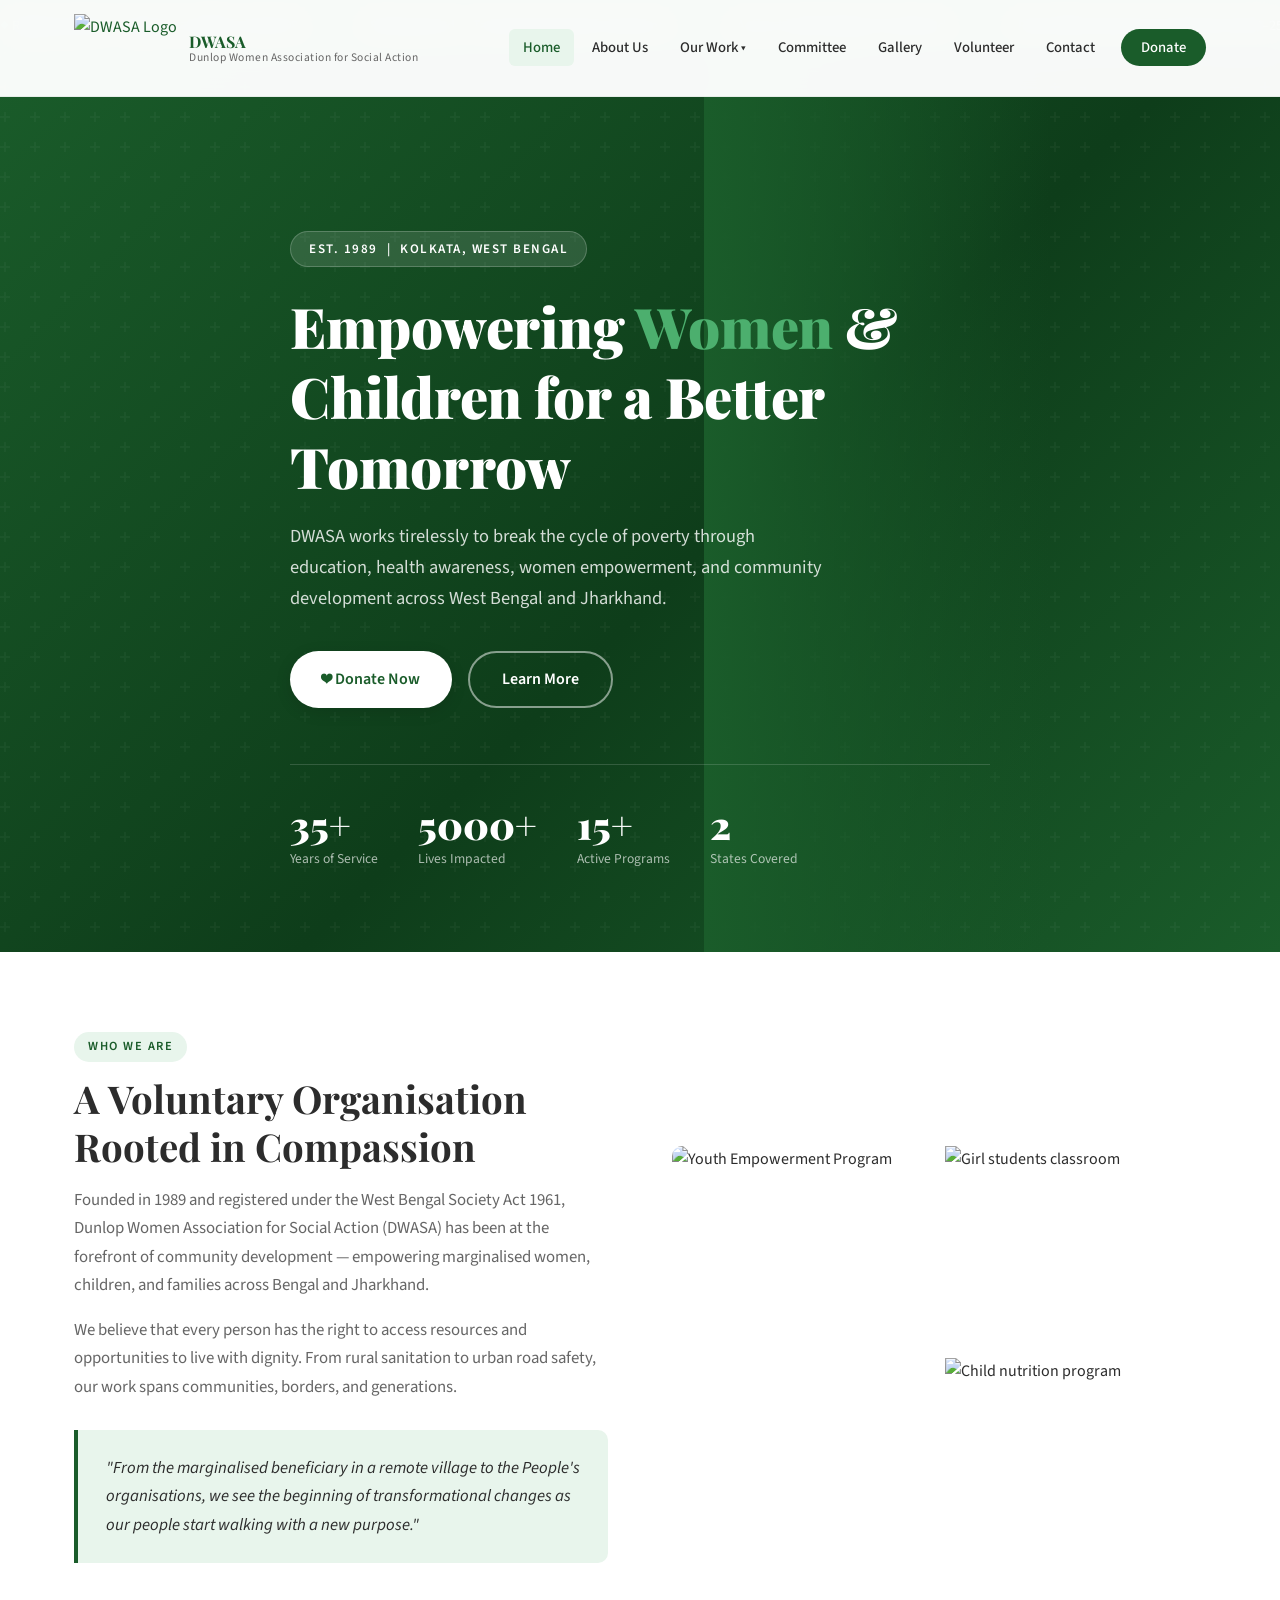
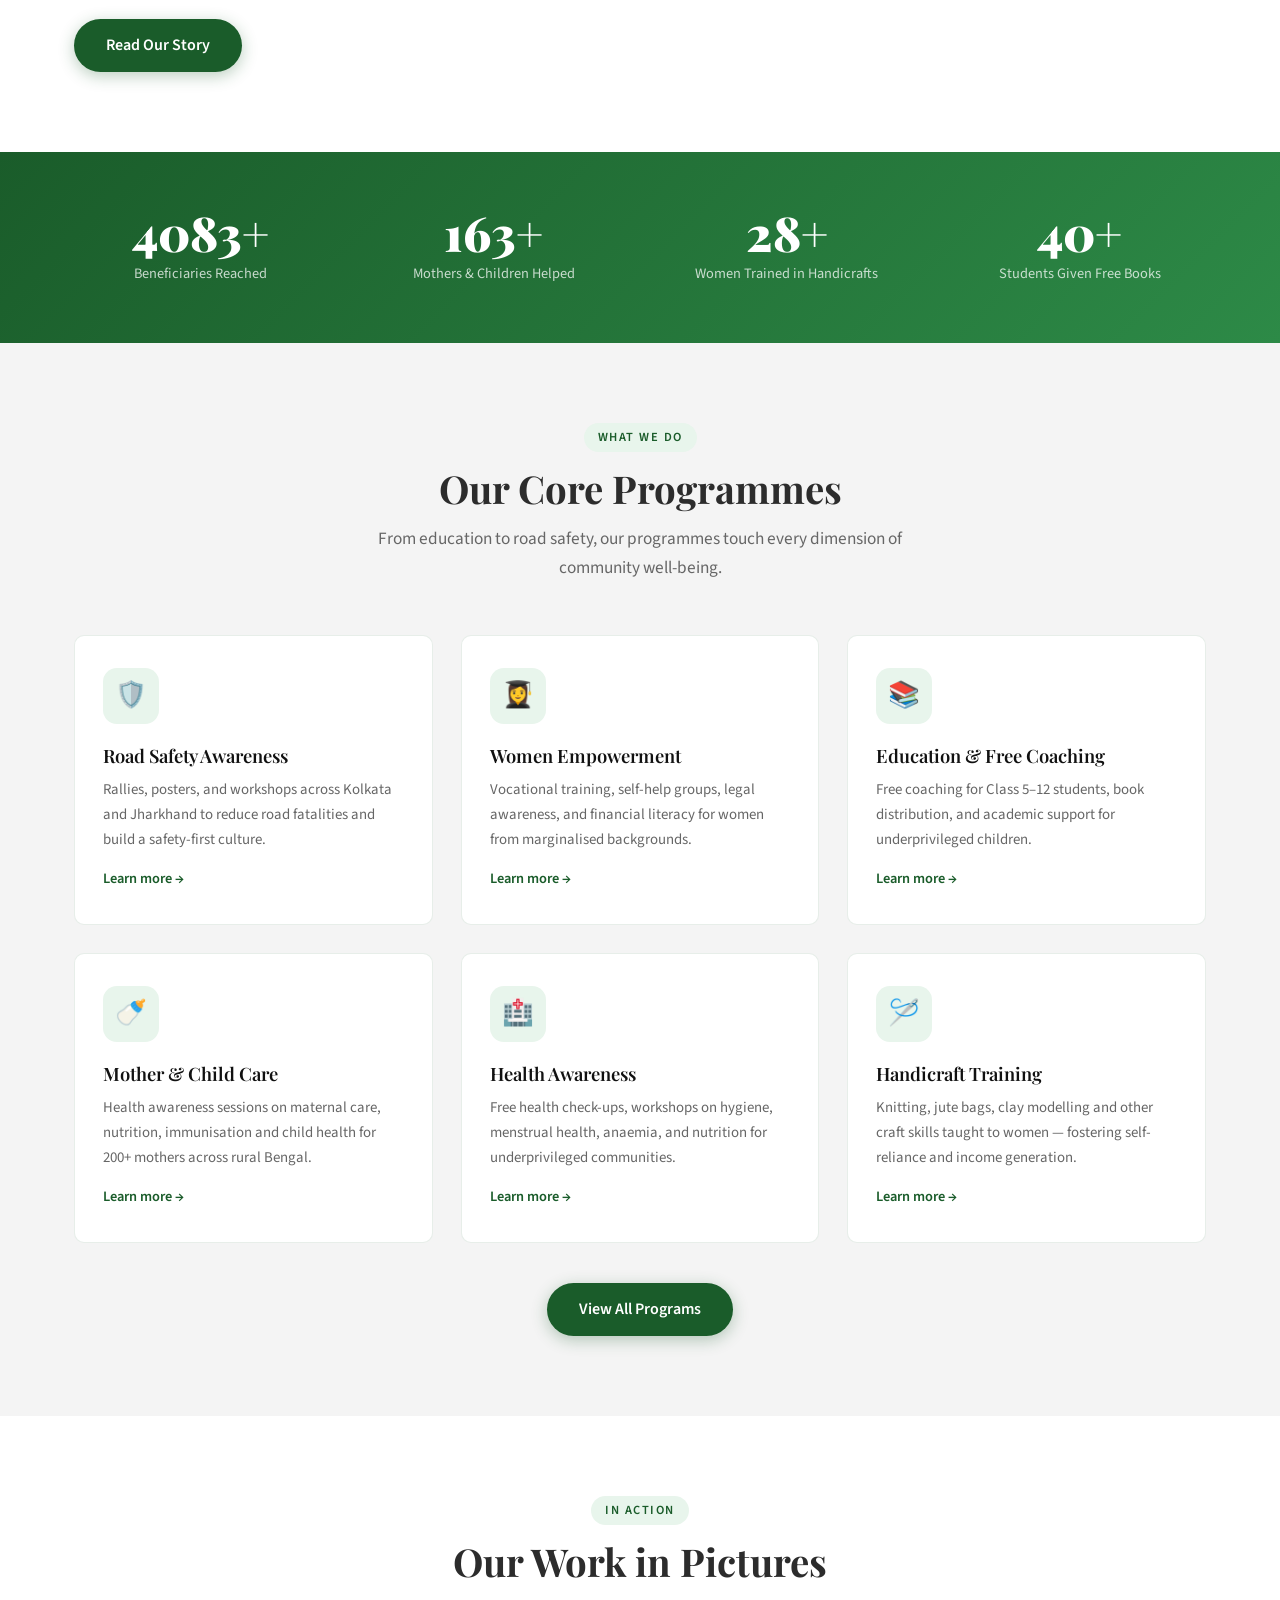
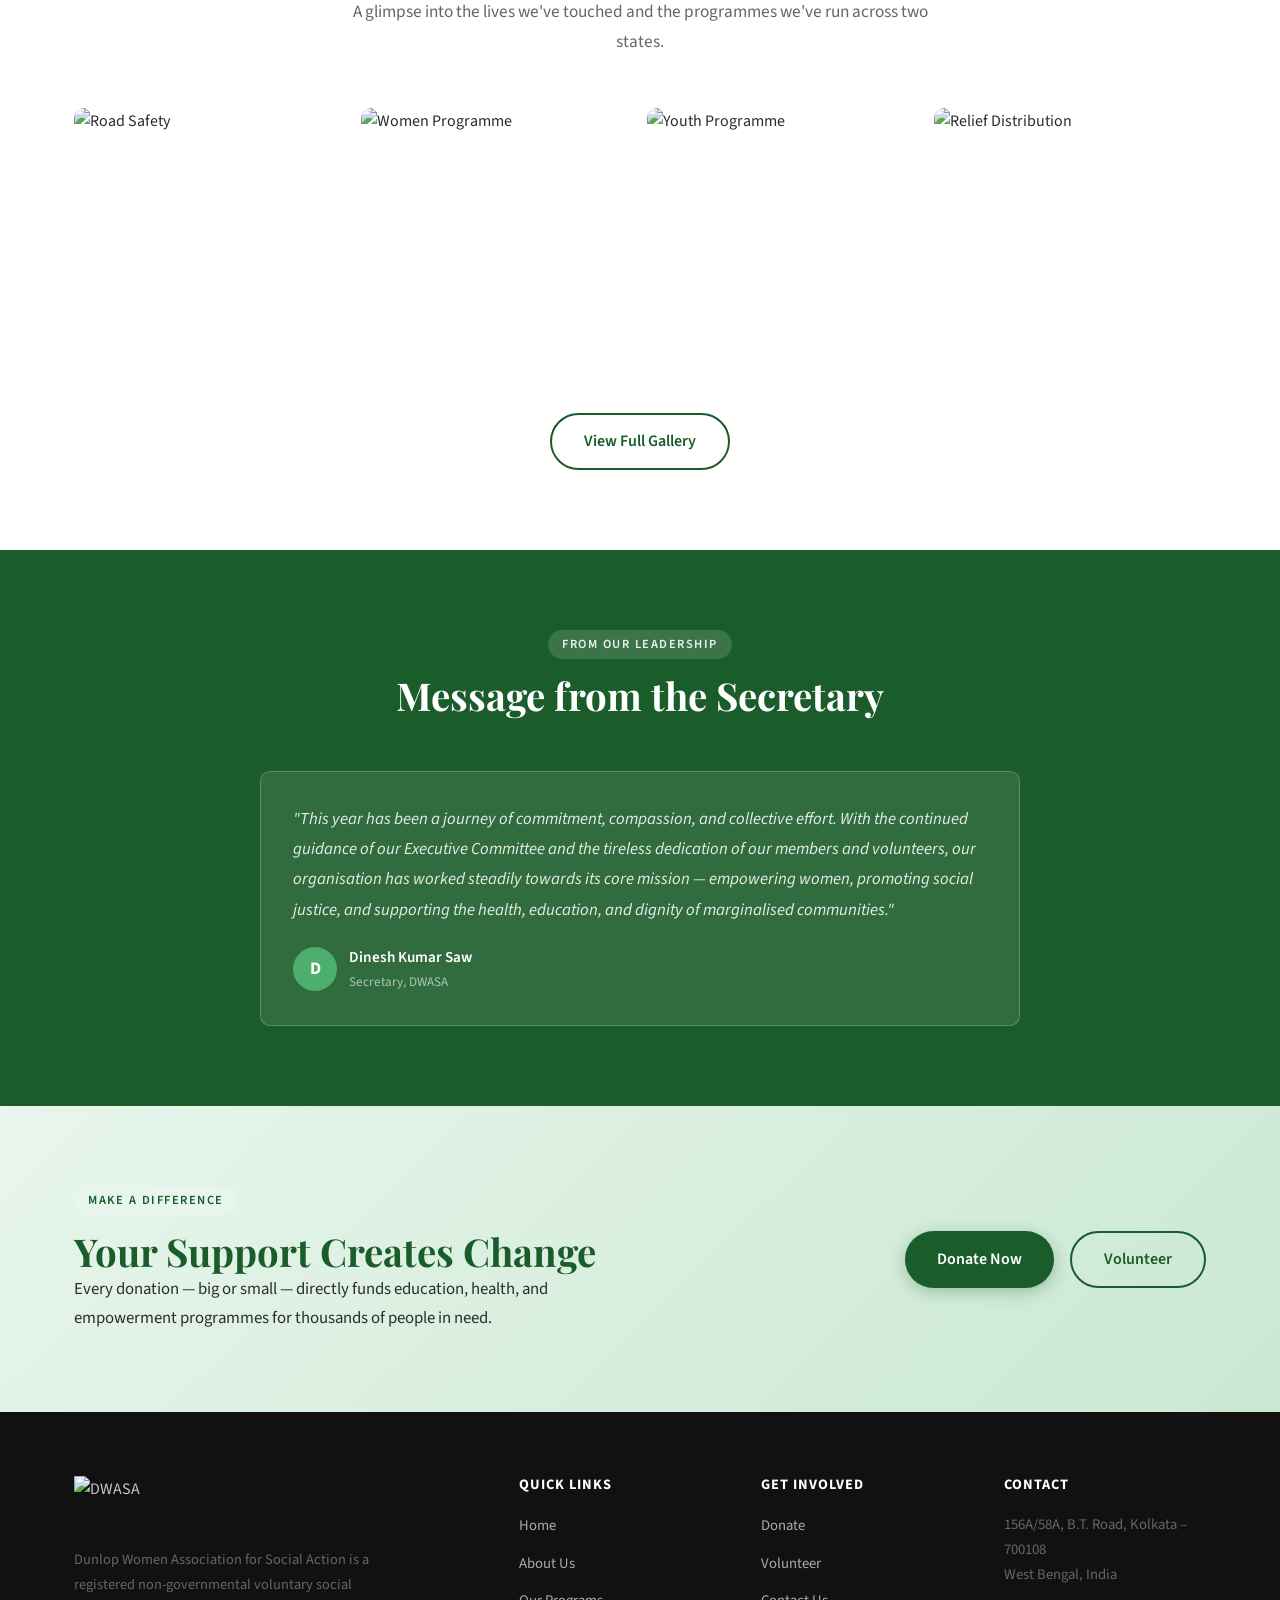
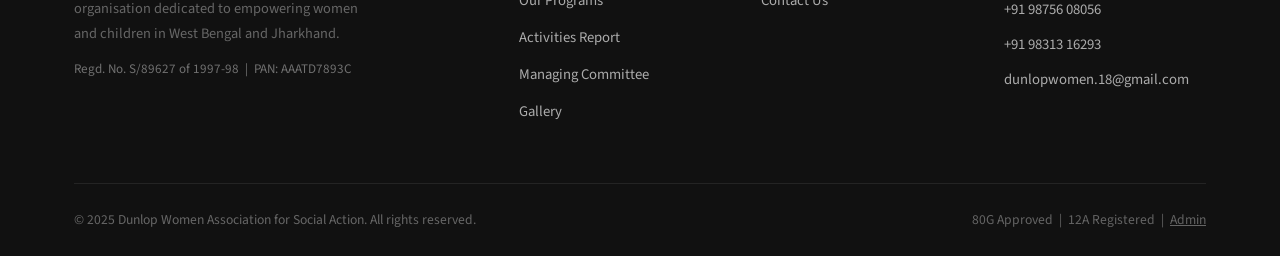
==== index.html @ 2b1acaa9 "Add files via upload" ====
<!DOCTYPE html>
<html lang="en">
<head>
<meta charset="UTF-8">
<meta name="viewport" content="width=device-width, initial-scale=1.0">
<title>DWASA — Dunlop Women Association for Social Action</title>
<meta name="description" content="Empowering women, children and marginalised communities in West Bengal and Jharkhand since 1989.">
<link rel="stylesheet" href="style.css">
<style>
/* Home-specific */
.programs-preview { background: var(--gray-light); }
.testimonial-section { background: var(--green-dark); }
.testimonial-section h2 { color: var(--white); }
.testimonial-section .tag { background: rgba(255,255,255,0.15); color: rgba(255,255,255,0.9); }
.quote-card {
  background: rgba(255,255,255,0.1);
  border: 1px solid rgba(255,255,255,0.2);
  border-radius: var(--radius);
  padding: 32px;
  color: var(--white);
}
.quote-card p { color: rgba(255,255,255,0.88); font-size: 1.05rem; font-style: italic; line-height: 1.8; }
.quote-card .author { margin-top: 20px; display: flex; align-items: center; gap: 12px; }
.quote-card .author-avatar {
  width: 44px; height: 44px; border-radius: 50%;
  background: var(--green-accent);
  display: flex; align-items: center; justify-content: center;
  font-weight: 700; font-size: 1.1rem; color: var(--white);
}
.quote-card .author-info .name { color: var(--white); font-weight: 600; font-size: 0.95rem; }
.quote-card .author-info .role { color: rgba(255,255,255,0.6); font-size: 0.82rem; }

.cta-section {
  background: linear-gradient(135deg, var(--green-light), #c9e8d2);
  padding: 80px 0;
}
.cta-inner {
  display: flex; align-items: center; justify-content: space-between;
  gap: 32px; flex-wrap: wrap;
}
.cta-text h2 { color: var(--green-dark); }
.cta-text p { color: var(--charcoal); max-width: 500px; }
.cta-btns { display: flex; gap: 16px; flex-wrap: wrap; }

.news-strip {
  background: var(--green-dark);
  padding: 14px 0;
  overflow: hidden;
}
.news-ticker {
  display: flex; gap: 60px;
  animation: ticker 25s linear infinite;
  white-space: nowrap;
}
.news-ticker span { color: var(--white); font-size: 0.9rem; }
.news-ticker span::before { content: '◆ '; color: var(--green-accent); }
@keyframes ticker {
  0%   { transform: translateX(0); }
  100% { transform: translateX(-50%); }
}

.feature-image-grid {
  display: grid;
  grid-template-columns: 1fr 1fr;
  grid-template-rows: 200px 200px;
  gap: 12px;
  border-radius: var(--radius);
  overflow: hidden;
}
.feature-image-grid .fi {
  overflow: hidden; position: relative;
}
.feature-image-grid .fi:first-child {
  grid-row: span 2;
}
.feature-image-grid .fi img {
  width: 100%; height: 100%; object-fit: cover;
  transition: transform 0.5s;
}
.feature-image-grid .fi:hover img { transform: scale(1.06); }

.mission-split {
  display: grid; grid-template-columns: 1fr 1fr;
  gap: 64px; align-items: center;
}
@media(max-width:800px){
  .mission-split { grid-template-columns: 1fr; }
  .feature-image-grid { grid-template-columns: 1fr; grid-template-rows: auto; }
  .feature-image-grid .fi:first-child { grid-row: span 1; height: 240px; }
  .feature-image-grid .fi { height: 200px; }
}
</style>
</head>
<body>

<!-- NEWS TICKER -->
<div class="news-strip">
  <div class="news-ticker" id="ticker">
    <span>Registered NGO — Regd. No. S/89627 of 1997-98</span>
    <span>80G Approved — Tax-exempt donations welcome</span>
    <span>Active in West Bengal &amp; Jharkhand</span>
    <span>Road Safety Awareness Programme 2024–25</span>
    <span>Mother &amp; Child Care Programme ongoing</span>
    <span>Free Coaching Centre for underprivileged students</span>
    <span>Registered NGO — Regd. No. S/89627 of 1997-98</span>
    <span>80G Approved — Tax-exempt donations welcome</span>
    <span>Active in West Bengal &amp; Jharkhand</span>
    <span>Road Safety Awareness Programme 2024–25</span>
    <span>Mother &amp; Child Care Programme ongoing</span>
    <span>Free Coaching Centre for underprivileged students</span>
  </div>
</div>

<!-- NAVBAR -->
<nav class="navbar">
  <div class="nav-inner">
    <a href="index.html" class="nav-brand">
      <img src="images/logo.png" alt="DWASA Logo">
      <div class="nav-brand-text">
        <div class="name">DWASA</div>
        <div class="sub">Dunlop Women Association for Social Action</div>
      </div>
    </a>
    <ul class="nav-links">
      <li><a href="index.html">Home</a></li>
      <li><a href="about.html">About Us</a></li>
      <li class="nav-dropdown">
        <a href="programs.html">Our Work ▾</a>
        <div class="dropdown-menu">
          <a href="programs.html">All Programs</a>
          <a href="activities.html">Activities Report</a>
        </div>
      </li>
      <li><a href="committee.html">Committee</a></li>
      <li><a href="gallery.html">Gallery</a></li>
      <li><a href="volunteer.html">Volunteer</a></li>
      <li><a href="contact.html">Contact</a></li>
      <li><a href="donate.html" class="btn-nav">Donate</a></li>
    </ul>
    <div class="hamburger" id="hamburger">
      <span></span><span></span><span></span>
    </div>
  </div>
</nav>

<!-- HERO -->
<section class="hero">
  <div class="container">
    <div class="hero-content">
      <div class="hero-tag">Est. 1989 &nbsp;|&nbsp; Kolkata, West Bengal</div>
      <h1>Empowering <span>Women</span> &amp; Children for a Better Tomorrow</h1>
      <p>DWASA works tirelessly to break the cycle of poverty through education, health awareness, women empowerment, and community development across West Bengal and Jharkhand.</p>
      <div class="hero-btns">
        <a href="donate.html" class="btn btn-white">❤ Donate Now</a>
        <a href="about.html" class="btn btn-outline" style="border-color:rgba(255,255,255,0.5);color:#fff;">Learn More</a>
      </div>
      <div class="hero-stats">
        <div class="hero-stat">
          <div class="num">35+</div>
          <div class="lbl">Years of Service</div>
        </div>
        <div class="hero-stat">
          <div class="num">5000+</div>
          <div class="lbl">Lives Impacted</div>
        </div>
        <div class="hero-stat">
          <div class="num">15+</div>
          <div class="lbl">Active Programs</div>
        </div>
        <div class="hero-stat">
          <div class="num">2</div>
          <div class="lbl">States Covered</div>
        </div>
      </div>
    </div>
  </div>
  <div class="hero-visual">
    <img src="images/img05.png" alt="DWASA Programme">
  </div>
</section>

<!-- MISSION SECTION -->
<section class="section">
  <div class="container">
    <div class="mission-split">
      <div class="aos">
        <div class="tag">Who We Are</div>
        <h2>A Voluntary Organisation Rooted in Compassion</h2>
        <p style="margin:16px 0;">Founded in 1989 and registered under the West Bengal Society Act 1961, Dunlop Women Association for Social Action (DWASA) has been at the forefront of community development — empowering marginalised women, children, and families across Bengal and Jharkhand.</p>
        <p>We believe that every person has the right to access resources and opportunities to live with dignity. From rural sanitation to urban road safety, our work spans communities, borders, and generations.</p>
        <div class="highlight-box" style="margin-top:28px;">
          <p>"From the marginalised beneficiary in a remote village to the People's organisations, we see the beginning of transformational changes as our people start walking with a new purpose."</p>
        </div>
        <a href="about.html" class="btn btn-primary" style="margin-top:24px;">Read Our Story</a>
      </div>
      <div class="feature-image-grid aos delay-2">
        <div class="fi"><img src="images/img01.png" alt="Youth Empowerment Program"></div>
        <div class="fi"><img src="images/img09.png" alt="Girl students classroom"></div>
        <div class="fi"><img src="images/img06.png" alt="Child nutrition program"></div>
      </div>
    </div>
  </div>
</section>

<!-- STATS STRIP -->
<div class="stats-strip">
  <div class="container">
    <div class="stats-grid">
      <div class="stat-item aos">
        <div class="number" data-count="5000" data-suffix="+">0</div>
        <div class="label">Beneficiaries Reached</div>
      </div>
      <div class="stat-item aos delay-1">
        <div class="number" data-count="200" data-suffix="+">0</div>
        <div class="label">Mothers &amp; Children Helped</div>
      </div>
      <div class="stat-item aos delay-2">
        <div class="number" data-count="35" data-suffix="+">0</div>
        <div class="label">Women Trained in Handicrafts</div>
      </div>
      <div class="stat-item aos delay-3">
        <div class="number" data-count="50" data-suffix="+">0</div>
        <div class="label">Students Given Free Books</div>
      </div>
    </div>
  </div>
</div>

<!-- PROGRAMS PREVIEW -->
<section class="section programs-preview">
  <div class="container">
    <div class="section-header text-center">
      <div class="tag">What We Do</div>
      <h2>Our Core Programmes</h2>
      <p>From education to road safety, our programmes touch every dimension of community well-being.</p>
    </div>
    <div class="grid-3">
      <div class="prog-card aos">
        <div class="prog-icon">🛡️</div>
        <h3>Road Safety Awareness</h3>
        <p>Rallies, posters, and workshops across Kolkata and Jharkhand to reduce road fatalities and build a safety-first culture.</p>
        <a href="programs.html" style="display:inline-block;margin-top:14px;color:var(--green-dark);font-weight:600;font-size:0.9rem;">Learn more →</a>
      </div>
      <div class="prog-card aos delay-1">
        <div class="prog-icon">👩‍🎓</div>
        <h3>Women Empowerment</h3>
        <p>Vocational training, self-help groups, legal awareness, and financial literacy for women from marginalised backgrounds.</p>
        <a href="programs.html" style="display:inline-block;margin-top:14px;color:var(--green-dark);font-weight:600;font-size:0.9rem;">Learn more →</a>
      </div>
      <div class="prog-card aos delay-2">
        <div class="prog-icon">📚</div>
        <h3>Education &amp; Free Coaching</h3>
        <p>Free coaching for Class 5–12 students, book distribution, and academic support for underprivileged children.</p>
        <a href="programs.html" style="display:inline-block;margin-top:14px;color:var(--green-dark);font-weight:600;font-size:0.9rem;">Learn more →</a>
      </div>
      <div class="prog-card aos delay-1">
        <div class="prog-icon">🍼</div>
        <h3>Mother &amp; Child Care</h3>
        <p>Health awareness sessions on maternal care, nutrition, immunisation and child health for 200+ mothers across rural Bengal.</p>
        <a href="programs.html" style="display:inline-block;margin-top:14px;color:var(--green-dark);font-weight:600;font-size:0.9rem;">Learn more →</a>
      </div>
      <div class="prog-card aos delay-2">
        <div class="prog-icon">🏥</div>
        <h3>Health Awareness</h3>
        <p>Free health check-ups, workshops on hygiene, menstrual health, anaemia, and nutrition for underprivileged communities.</p>
        <a href="programs.html" style="display:inline-block;margin-top:14px;color:var(--green-dark);font-weight:600;font-size:0.9rem;">Learn more →</a>
      </div>
      <div class="prog-card aos delay-3">
        <div class="prog-icon">🪡</div>
        <h3>Handicraft Training</h3>
        <p>Knitting, jute bags, clay modelling and other craft skills taught to women — fostering self-reliance and income generation.</p>
        <a href="programs.html" style="display:inline-block;margin-top:14px;color:var(--green-dark);font-weight:600;font-size:0.9rem;">Learn more →</a>
      </div>
    </div>
    <div style="text-align:center;margin-top:40px;">
      <a href="programs.html" class="btn btn-primary">View All Programs</a>
    </div>
  </div>
</section>

<!-- GALLERY PREVIEW -->
<section class="section">
  <div class="container">
    <div class="section-header text-center">
      <div class="tag">In Action</div>
      <h2>Our Work in Pictures</h2>
      <p>A glimpse into the lives we've touched and the programmes we've run across two states.</p>
    </div>
    <div style="display:grid;grid-template-columns:repeat(4,1fr);gap:14px;" class="aos">
      <div style="border-radius:var(--radius);overflow:hidden;aspect-ratio:1;"><img src="images/img13.png" alt="Road Safety" style="width:100%;height:100%;object-fit:cover;"></div>
      <div style="border-radius:var(--radius);overflow:hidden;aspect-ratio:1;"><img src="images/img05.png" alt="Women Programme" style="width:100%;height:100%;object-fit:cover;"></div>
      <div style="border-radius:var(--radius);overflow:hidden;aspect-ratio:1;"><img src="images/img01.png" alt="Youth Programme" style="width:100%;height:100%;object-fit:cover;"></div>
      <div style="border-radius:var(--radius);overflow:hidden;aspect-ratio:1;"><img src="images/img10.png" alt="Relief Distribution" style="width:100%;height:100%;object-fit:cover;"></div>
    </div>
    <div style="text-align:center;margin-top:32px;">
      <a href="gallery.html" class="btn btn-outline">View Full Gallery</a>
    </div>
  </div>
</section>

<!-- SECRETARY QUOTE -->
<section class="section testimonial-section">
  <div class="container">
    <div class="section-header text-center">
      <div class="tag">From Our Leadership</div>
      <h2>Message from the Secretary</h2>
    </div>
    <div style="max-width:760px;margin:0 auto;">
      <div class="quote-card aos">
        <p>"This year has been a journey of commitment, compassion, and collective effort. With the continued guidance of our Executive Committee and the tireless dedication of our members and volunteers, our organisation has worked steadily towards its core mission — empowering women, promoting social justice, and supporting the health, education, and dignity of marginalised communities."</p>
        <div class="author">
          <div class="author-avatar">D</div>
          <div class="author-info">
            <div class="name">Dinesh Kumar Saw</div>
            <div class="role">Secretary, DWASA</div>
          </div>
        </div>
      </div>
    </div>
  </div>
</section>

<!-- CTA -->
<section class="cta-section">
  <div class="container">
    <div class="cta-inner">
      <div class="cta-text">
        <div class="tag">Make a Difference</div>
        <h2>Your Support Creates Change</h2>
        <p>Every donation — big or small — directly funds education, health, and empowerment programmes for thousands of people in need.</p>
      </div>
      <div class="cta-btns">
        <a href="donate.html" class="btn btn-primary">Donate Now</a>
        <a href="volunteer.html" class="btn btn-outline">Volunteer</a>
      </div>
    </div>
  </div>
</section>

<!-- FOOTER -->
<footer>
  <div class="container">
    <div class="footer-grid">
      <div class="footer-brand">
        <img src="images/logo.png" alt="DWASA">
        <p style="margin-top:12px;">Dunlop Women Association for Social Action is a registered non-governmental voluntary social organisation dedicated to empowering women and children in West Bengal and Jharkhand.</p>
        <p style="margin-top:12px;font-size:0.82rem;color:rgba(255,255,255,0.4);">Regd. No. S/89627 of 1997-98 &nbsp;|&nbsp; PAN: AAATD7893C</p>
      </div>
      <div class="footer-col">
        <h4>Quick Links</h4>
        <ul>
          <li><a href="index.html">Home</a></li>
          <li><a href="about.html">About Us</a></li>
          <li><a href="programs.html">Our Programs</a></li>
          <li><a href="activities.html">Activities Report</a></li>
          <li><a href="committee.html">Managing Committee</a></li>
          <li><a href="gallery.html">Gallery</a></li>
        </ul>
      </div>
      <div class="footer-col">
        <h4>Get Involved</h4>
        <ul>
          <li><a href="donate.html">Donate</a></li>
          <li><a href="volunteer.html">Volunteer</a></li>
          <li><a href="contact.html">Contact Us</a></li>
        </ul>
      </div>
      <div class="footer-col">
        <h4>Contact</h4>
        <p>156A/58A, B.T. Road, Kolkata – 700108<br>West Bengal, India</p>
        <p><a href="tel:9875608056">+91 98756 08056</a></p>
        <p><a href="tel:9831316293">+91 98313 16293</a></p>
        <p><a href="mailto:dunlopwomen.18@gmail.com">dunlopwomen.18@gmail.com</a></p>
      </div>
    </div>
    <div class="footer-bottom">
      <p>© 2025 Dunlop Women Association for Social Action. All rights reserved.</p>
      <p style="color:rgba(255,255,255,0.35);">80G Approved &nbsp;|&nbsp; 12A Registered &nbsp;|&nbsp; <a href="admin.html" style="color:rgba(255,255,255,0.35);text-decoration:underline;">Admin</a></p>
    </div>
  </div>
</footer>

<div class="toast"></div>
<script src="main.js"></script>
</body>
</html>
---- style.css ----
/* =============================================
   DWASA — Dunlop Women Association for Social Action
   Color Palette from Logo: Deep Green, White, Black
   ============================================= */

@import url('https://fonts.googleapis.com/css2?family=Playfair+Display:wght@400;600;700;900&family=Source+Sans+3:wght@300;400;500;600&display=swap');

:root {
  --green-dark:   #1a5c2a;
  --green-mid:    #2d8a47;
  --green-light:  #e8f5ec;
  --green-accent: #4caf6e;
  --black:        #111111;
  --charcoal:     #2c2c2c;
  --gray:         #666666;
  --gray-light:   #f4f4f4;
  --white:        #ffffff;
  --gold:         #c9a84c;
  --shadow:       0 4px 24px rgba(26,92,42,0.10);
  --shadow-lg:    0 12px 48px rgba(26,92,42,0.18);
  --radius:       10px;
  --transition:   all 0.35s cubic-bezier(0.4,0,0.2,1);
}

*, *::before, *::after { box-sizing: border-box; margin: 0; padding: 0; }

html { scroll-behavior: smooth; }

body {
  font-family: 'Source Sans 3', sans-serif;
  color: var(--charcoal);
  background: var(--white);
  line-height: 1.7;
  overflow-x: hidden;
}

/* ---- TYPOGRAPHY ---- */
h1,h2,h3,h4,h5 { font-family: 'Playfair Display', serif; line-height: 1.25; }
h1 { font-size: clamp(2rem, 5vw, 3.5rem); font-weight: 900; }
h2 { font-size: clamp(1.6rem, 3.5vw, 2.4rem); font-weight: 700; }
h3 { font-size: clamp(1.2rem, 2.5vw, 1.6rem); font-weight: 600; }
p  { font-size: 1.05rem; color: var(--gray); }

a { color: var(--green-dark); text-decoration: none; transition: var(--transition); }
a:hover { color: var(--green-mid); }

img { max-width: 100%; display: block; }

/* ---- UTILITY ---- */
.container { max-width: 1180px; margin: 0 auto; padding: 0 24px; }
.section    { padding: 80px 0; }
.section-sm { padding: 48px 0; }
.text-center { text-align: center; }
.text-white  { color: var(--white) !important; }

.tag {
  display: inline-block;
  background: var(--green-light);
  color: var(--green-dark);
  font-size: 0.78rem;
  font-weight: 600;
  letter-spacing: 1.5px;
  text-transform: uppercase;
  padding: 4px 14px;
  border-radius: 20px;
  margin-bottom: 12px;
}

/* ---- BUTTONS ---- */
.btn {
  display: inline-flex; align-items: center; gap: 8px;
  padding: 13px 32px;
  border-radius: 50px;
  font-family: 'Source Sans 3', sans-serif;
  font-size: 1rem; font-weight: 600;
  cursor: pointer; border: none;
  transition: var(--transition);
  text-decoration: none;
}
.btn-primary {
  background: var(--green-dark); color: var(--white);
  box-shadow: 0 4px 16px rgba(26,92,42,0.3);
}
.btn-primary:hover {
  background: var(--green-mid); color: var(--white);
  transform: translateY(-2px);
  box-shadow: 0 8px 24px rgba(26,92,42,0.4);
}
.btn-outline {
  background: transparent;
  border: 2px solid var(--green-dark);
  color: var(--green-dark);
}
.btn-outline:hover {
  background: var(--green-dark); color: var(--white);
  transform: translateY(-2px);
}
.btn-white {
  background: var(--white); color: var(--green-dark);
  box-shadow: 0 4px 16px rgba(0,0,0,0.12);
}
.btn-white:hover {
  background: var(--green-light); color: var(--green-dark);
  transform: translateY(-2px);
}
.btn-gold {
  background: var(--gold); color: var(--white);
  box-shadow: 0 4px 16px rgba(201,168,76,0.35);
}
.btn-gold:hover { filter: brightness(1.1); transform: translateY(-2px); }

/* ---- NAVBAR ---- */
.navbar {
  position: fixed; top: 0; left: 0; right: 0; z-index: 1000;
  background: rgba(255,255,255,0.97);
  backdrop-filter: blur(12px);
  border-bottom: 1px solid rgba(26,92,42,0.08);
  transition: var(--transition);
}
.navbar.scrolled {
  box-shadow: var(--shadow);
}
.nav-inner {
  display: flex; align-items: center;
  justify-content: space-between;
  padding: 14px 24px;
  max-width: 1180px; margin: 0 auto;
}
.nav-brand { display: flex; align-items: center; gap: 12px; text-decoration: none; }
.nav-brand img { height: 68px; width: auto; }
.nav-brand-text { line-height: 1.2; }
.nav-brand-text .name {
  font-family: 'Playfair Display', serif;
  font-size: 1rem; font-weight: 700;
  color: var(--green-dark);
}
.nav-brand-text .sub { font-size: 0.72rem; color: var(--gray); letter-spacing: 0.5px; }

.nav-links { display: flex; align-items: center; gap: 4px; list-style: none; }
.nav-links a {
  padding: 8px 14px; border-radius: 6px;
  font-size: 0.92rem; font-weight: 500; color: var(--charcoal);
  transition: var(--transition);
}
.nav-links a:hover, .nav-links a.active {
  background: var(--green-light); color: var(--green-dark);
}
.nav-links .btn-nav {
  background: var(--green-dark); color: var(--white) !important;
  padding: 8px 20px; border-radius: 50px;
  margin-left: 8px;
}
.nav-links .btn-nav:hover { background: var(--green-mid); }

/* Dropdown */
.nav-dropdown { position: relative; }
.dropdown-menu {
  display: none;
  position: absolute; top: calc(100% + 8px); left: 0;
  background: var(--white);
  border: 1px solid rgba(26,92,42,0.1);
  border-radius: var(--radius);
  box-shadow: var(--shadow-lg);
  min-width: 200px;
  padding: 8px 0;
  z-index: 100;
}
.nav-dropdown:hover .dropdown-menu { display: block; }
.dropdown-menu a {
  display: block; padding: 10px 18px;
  font-size: 0.9rem; color: var(--charcoal);
  border-radius: 0;
}
.dropdown-menu a:hover { background: var(--green-light); color: var(--green-dark); }

.hamburger {
  display: none; flex-direction: column; gap: 5px;
  cursor: pointer; padding: 4px;
}
.hamburger span {
  width: 24px; height: 2px;
  background: var(--green-dark); border-radius: 2px;
  transition: var(--transition);
}

/* ---- HERO ---- */
.hero {
  min-height: 100vh;
  background: linear-gradient(135deg, var(--green-dark) 0%, #0e3d1a 55%, #1a5c2a 100%);
  display: flex; align-items: center;
  position: relative; overflow: hidden;
  padding-top: 96px;
}
.hero::before {
  content: '';
  position: absolute; inset: 0;
  background: url("data:image/svg+xml,%3Csvg width='60' height='60' viewBox='0 0 60 60' xmlns='http://www.w3.org/2000/svg'%3E%3Cg fill='none' fill-rule='evenodd'%3E%3Cg fill='%23ffffff' fill-opacity='0.03'%3E%3Cpath d='M36 34v-4h-2v4h-4v2h4v4h2v-4h4v-2h-4zm0-30V0h-2v4h-4v2h4v4h2V6h4V4h-4zM6 34v-4H4v4H0v2h4v4h2v-4h4v-2H6zM6 4V0H4v4H0v2h4v4h2V6h4V4H6z'/%3E%3C/g%3E%3C/g%3E%3C/svg%3E");
}
.hero-content { position: relative; z-index: 2; max-width: 700px; }
.hero-tag {
  display: inline-flex; align-items: center; gap: 8px;
  background: rgba(255,255,255,0.12);
  border: 1px solid rgba(255,255,255,0.2);
  color: var(--white);
  padding: 6px 18px; border-radius: 50px;
  font-size: 0.82rem; font-weight: 600;
  letter-spacing: 1.5px; text-transform: uppercase;
  margin-bottom: 24px;
}
.hero h1 { color: var(--white); margin-bottom: 20px; }
.hero h1 span { color: var(--green-accent); }
.hero p { color: rgba(255,255,255,0.82); font-size: 1.15rem; margin-bottom: 36px; max-width: 540px; }
.hero-btns { display: flex; gap: 16px; flex-wrap: wrap; }
.hero-stats {
  display: flex; gap: 40px; flex-wrap: wrap;
  margin-top: 56px; padding-top: 40px;
  border-top: 1px solid rgba(255,255,255,0.15);
}
.hero-stat .num {
  font-family: 'Playfair Display', serif;
  font-size: 2.4rem; font-weight: 900;
  color: var(--white); line-height: 1;
}
.hero-stat .lbl { font-size: 0.85rem; color: rgba(255,255,255,0.65); margin-top: 4px; }

.hero-visual {
  position: absolute; right: 0; top: 0; bottom: 0;
  width: 45%;
  overflow: hidden;
}
.hero-visual img {
  width: 100%; height: 100%; object-fit: cover;
  opacity: 0.25;
  mix-blend-mode: luminosity;
}
.hero-visual::after {
  content: '';
  position: absolute; inset: 0;
  background: linear-gradient(to right, var(--green-dark) 0%, transparent 60%);
}

/* ---- PAGE BANNER ---- */
.page-banner {
  background: linear-gradient(135deg, var(--green-dark), #0e3d1a);
  padding: 120px 0 60px;
  position: relative; overflow: hidden;
}
.page-banner::before {
  content: '';
  position: absolute; inset: 0;
  background: url("data:image/svg+xml,%3Csvg width='60' height='60' viewBox='0 0 60 60' xmlns='http://www.w3.org/2000/svg'%3E%3Cg fill='none' fill-rule='evenodd'%3E%3Cg fill='%23ffffff' fill-opacity='0.04'%3E%3Cpath d='M36 34v-4h-2v4h-4v2h4v4h2v-4h4v-2h-4zm0-30V0h-2v4h-4v2h4v4h2V6h4V4h-4zM6 34v-4H4v4H0v2h4v4h2v-4h4v-2H6zM6 4V0H4v4H0v2h4v4h2V6h4V4H6z'/%3E%3C/g%3E%3C/g%3E%3C/svg%3E");
}
.page-banner .container { position: relative; z-index: 2; }
.page-banner h1 { color: var(--white); margin-bottom: 12px; }
.breadcrumb { display: flex; align-items: center; gap: 8px; }
.breadcrumb a { color: rgba(255,255,255,0.65); font-size: 0.9rem; }
.breadcrumb a:hover { color: var(--white); }
.breadcrumb span { color: rgba(255,255,255,0.4); font-size: 0.9rem; }

/* ---- SECTION HEADER ---- */
.section-header { margin-bottom: 52px; }
.section-header p { max-width: 600px; margin: 12px auto 0; font-size: 1.08rem; }
.section-header.left p { margin-left: 0; }

/* ---- CARDS ---- */
.card {
  background: var(--white);
  border-radius: var(--radius);
  box-shadow: var(--shadow);
  overflow: hidden;
  transition: var(--transition);
}
.card:hover { transform: translateY(-6px); box-shadow: var(--shadow-lg); }
.card-img { overflow: hidden; aspect-ratio: 16/10; }
.card-img img { width: 100%; height: 100%; object-fit: cover; transition: transform 0.5s ease; }
.card:hover .card-img img { transform: scale(1.05); }
.card-body { padding: 24px; }
.card-body h3 { margin-bottom: 10px; font-size: 1.2rem; }
.card-body p { font-size: 0.95rem; }

/* ---- PROGRAM CARD ---- */
.prog-card {
  background: var(--white); border-radius: var(--radius);
  border: 1px solid rgba(26,92,42,0.1);
  padding: 32px 28px;
  transition: var(--transition);
  position: relative; overflow: hidden;
}
.prog-card::before {
  content: '';
  position: absolute; top: 0; left: 0; right: 0;
  height: 4px;
  background: linear-gradient(90deg, var(--green-dark), var(--green-mid));
  transform: scaleX(0); transform-origin: left;
  transition: transform 0.4s ease;
}
.prog-card:hover::before { transform: scaleX(1); }
.prog-card:hover { box-shadow: var(--shadow-lg); transform: translateY(-4px); }
.prog-icon {
  width: 56px; height: 56px;
  background: var(--green-light);
  border-radius: 14px;
  display: flex; align-items: center; justify-content: center;
  font-size: 1.6rem;
  margin-bottom: 20px;
}
.prog-card h3 { font-size: 1.15rem; margin-bottom: 10px; color: var(--black); }
.prog-card p { font-size: 0.93rem; }

/* ---- STATS STRIP ---- */
.stats-strip {
  background: linear-gradient(135deg, var(--green-dark), var(--green-mid));
  padding: 56px 0;
}
.stats-grid {
  display: grid; grid-template-columns: repeat(auto-fit, minmax(160px, 1fr));
  gap: 40px; text-align: center;
}
.stat-item .number {
  font-family: 'Playfair Display', serif;
  font-size: 3rem; font-weight: 900;
  color: var(--white); line-height: 1;
}
.stat-item .label { color: rgba(255,255,255,0.75); font-size: 0.9rem; margin-top: 6px; }

/* ---- GRIDS ---- */
.grid-2 { display: grid; grid-template-columns: repeat(2, 1fr); gap: 32px; }
.grid-3 { display: grid; grid-template-columns: repeat(3, 1fr); gap: 28px; }
.grid-4 { display: grid; grid-template-columns: repeat(4, 1fr); gap: 24px; }
.grid-auto { display: grid; grid-template-columns: repeat(auto-fit, minmax(280px, 1fr)); gap: 28px; }

/* ---- GALLERY GRID ---- */
.gallery-grid {
  columns: 3; column-gap: 16px;
}
.gallery-item {
  break-inside: avoid;
  margin-bottom: 16px;
  border-radius: var(--radius);
  overflow: hidden;
  cursor: pointer;
  position: relative;
}
.gallery-item img {
  width: 100%; display: block;
  transition: transform 0.4s ease;
}
.gallery-item:hover img { transform: scale(1.04); }
.gallery-overlay {
  position: absolute; inset: 0;
  background: rgba(26,92,42,0.6);
  display: flex; align-items: center; justify-content: center;
  opacity: 0; transition: opacity 0.3s;
  font-size: 2rem; color: var(--white);
}
.gallery-item:hover .gallery-overlay { opacity: 1; }

/* ---- LIGHTBOX ---- */
.lightbox {
  display: none;
  position: fixed; inset: 0; z-index: 9999;
  background: rgba(0,0,0,0.92);
  align-items: center; justify-content: center;
}
.lightbox.active { display: flex; }
.lightbox img { max-width: 90vw; max-height: 88vh; border-radius: 8px; }
.lb-close {
  position: absolute; top: 20px; right: 28px;
  color: var(--white); font-size: 2.4rem;
  cursor: pointer; line-height: 1;
  transition: var(--transition);
}
.lb-close:hover { color: var(--green-accent); }
.lb-prev, .lb-next {
  position: absolute; top: 50%; transform: translateY(-50%);
  color: var(--white); font-size: 2rem;
  cursor: pointer; padding: 16px;
  background: rgba(255,255,255,0.1);
  border-radius: 50%; border: none;
  transition: var(--transition);
}
.lb-prev { left: 24px; }
.lb-next { right: 24px; }
.lb-prev:hover, .lb-next:hover { background: var(--green-dark); }

/* ---- FORMS ---- */
.form-group { margin-bottom: 22px; }
.form-group label {
  display: block; font-size: 0.9rem; font-weight: 600;
  color: var(--charcoal); margin-bottom: 7px;
}
.form-group input,
.form-group textarea,
.form-group select {
  width: 100%; padding: 12px 16px;
  border: 1.5px solid #dde8df;
  border-radius: 8px;
  font-family: 'Source Sans 3', sans-serif;
  font-size: 1rem; color: var(--charcoal);
  background: var(--white);
  transition: border-color 0.25s;
  outline: none;
}
.form-group input:focus,
.form-group textarea:focus,
.form-group select:focus {
  border-color: var(--green-mid);
  box-shadow: 0 0 0 3px rgba(45,138,71,0.12);
}
.form-group textarea { min-height: 130px; resize: vertical; }

/* ---- QUOTE / HIGHLIGHT ---- */
.highlight-box {
  background: var(--green-light);
  border-left: 4px solid var(--green-dark);
  padding: 24px 28px; border-radius: 0 var(--radius) var(--radius) 0;
  margin: 32px 0;
}
.highlight-box p { color: var(--charcoal); font-size: 1.05rem; font-style: italic; }

/* ---- COMMITTEE CARD ---- */
.member-card {
  background: var(--white);
  border: 1px solid rgba(26,92,42,0.1);
  border-radius: var(--radius);
  padding: 28px 24px;
  text-align: center;
  transition: var(--transition);
}
.member-card:hover { box-shadow: var(--shadow-lg); transform: translateY(-4px); }
.member-avatar {
  width: 80px; height: 80px;
  border-radius: 50%;
  background: var(--green-light);
  display: flex; align-items: center; justify-content: center;
  font-family: 'Playfair Display', serif;
  font-size: 1.8rem; font-weight: 700;
  color: var(--green-dark);
  margin: 0 auto 16px;
  border: 3px solid var(--green-accent);
}
.member-card .role {
  display: inline-block;
  background: var(--green-light); color: var(--green-dark);
  font-size: 0.78rem; font-weight: 600;
  text-transform: uppercase; letter-spacing: 1px;
  padding: 3px 12px; border-radius: 20px;
  margin-bottom: 12px;
}
.member-card h3 { font-size: 1.1rem; margin-bottom: 4px; }
.member-card .info { font-size: 0.88rem; color: var(--gray); line-height: 1.8; }
.member-card .contact a { color: var(--green-dark); font-size: 0.88rem; }

/* ---- DONATE ---- */
.donate-card {
  background: var(--white);
  border: 1px solid rgba(26,92,42,0.12);
  border-radius: 16px; padding: 36px;
  box-shadow: var(--shadow);
}
.bank-detail { display: flex; gap: 12px; padding: 12px 0; border-bottom: 1px solid #eef3ef; }
.bank-detail:last-child { border-bottom: none; }
.bank-detail .key { font-weight: 600; min-width: 160px; color: var(--charcoal); font-size: 0.95rem; }
.bank-detail .val { color: var(--gray); font-size: 0.95rem; }
.copy-btn {
  background: none; border: 1px solid var(--green-mid);
  color: var(--green-mid); padding: 2px 10px;
  border-radius: 4px; cursor: pointer; font-size: 0.8rem;
  transition: var(--transition); margin-left: auto;
}
.copy-btn:hover { background: var(--green-dark); color: var(--white); border-color: var(--green-dark); }

/* ---- ACCORDION ---- */
.accordion-item {
  border: 1px solid rgba(26,92,42,0.1);
  border-radius: var(--radius);
  margin-bottom: 12px;
  overflow: hidden;
}
.accordion-header {
  padding: 18px 24px;
  background: var(--white);
  cursor: pointer;
  display: flex; align-items: center; justify-content: space-between;
  font-weight: 600; color: var(--charcoal);
  transition: background 0.25s;
}
.accordion-header:hover { background: var(--green-light); }
.accordion-header.open { background: var(--green-light); color: var(--green-dark); }
.accordion-icon { font-size: 1.2rem; transition: transform 0.3s; }
.accordion-header.open .accordion-icon { transform: rotate(45deg); }
.accordion-body { display: none; padding: 0 24px 20px; }
.accordion-body.open { display: block; }
.accordion-body p { font-size: 0.97rem; }

/* ---- TOAST NOTIFICATION ---- */
.toast {
  position: fixed; bottom: 28px; right: 28px; z-index: 9999;
  background: var(--green-dark); color: var(--white);
  padding: 14px 24px; border-radius: 8px;
  font-size: 0.95rem; font-weight: 500;
  box-shadow: var(--shadow-lg);
  transform: translateY(80px); opacity: 0;
  transition: all 0.4s cubic-bezier(0.4,0,0.2,1);
}
.toast.show { transform: translateY(0); opacity: 1; }

/* ---- FOOTER ---- */
footer {
  background: var(--black);
  color: rgba(255,255,255,0.75);
  padding: 64px 0 0;
}
.footer-grid { display: grid; grid-template-columns: 2fr 1fr 1fr 1fr; gap: 40px; }
.footer-brand img { height: 56px; margin-bottom: 16px; }
.footer-brand p { font-size: 0.9rem; line-height: 1.7; max-width: 300px; }
.footer-col h4 {
  color: var(--white); font-family: 'Source Sans 3', sans-serif;
  font-size: 0.9rem; font-weight: 700; letter-spacing: 1px;
  text-transform: uppercase; margin-bottom: 18px;
}
.footer-col ul { list-style: none; }
.footer-col ul li { margin-bottom: 10px; }
.footer-col ul a { color: rgba(255,255,255,0.65); font-size: 0.92rem; transition: var(--transition); }
.footer-col ul a:hover { color: var(--green-accent); padding-left: 4px; }
.footer-col p { font-size: 0.92rem; margin-bottom: 10px; }
.footer-col p a { color: rgba(255,255,255,0.65); }
.footer-col p a:hover { color: var(--green-accent); }
.footer-bottom {
  border-top: 1px solid rgba(255,255,255,0.08);
  margin-top: 48px; padding: 24px 0;
  display: flex; align-items: center; justify-content: space-between;
  flex-wrap: wrap; gap: 12px;
}
.footer-bottom p { font-size: 0.85rem; }

/* ---- ANIMATE ON SCROLL ---- */
.aos { opacity: 0; transform: translateY(30px); transition: opacity 0.7s ease, transform 0.7s ease; }
.aos.delay-1 { transition-delay: 0.1s; }
.aos.delay-2 { transition-delay: 0.2s; }
.aos.delay-3 { transition-delay: 0.3s; }
.aos.delay-4 { transition-delay: 0.4s; }
.aos.visible { opacity: 1; transform: translateY(0); }

/* ---- MOBILE ---- */
@media (max-width: 900px) {
  .nav-links { display: none; flex-direction: column; align-items: flex-start; gap: 0;
    position: absolute; top: 100%; left: 0; right: 0;
    background: var(--white); border-bottom: 1px solid rgba(26,92,42,0.1);
    padding: 12px 24px;
    box-shadow: 0 8px 24px rgba(0,0,0,0.1);
  }
  .nav-links.open { display: flex; }
  .nav-links a { padding: 10px 0; width: 100%; border-radius: 0; }
  .nav-links .btn-nav { margin-left: 0; margin-top: 8px; }
  .hamburger { display: flex; }
  .dropdown-menu { position: static; box-shadow: none; border: none; padding-left: 16px; }
  .nav-dropdown:hover .dropdown-menu { display: none; }
  .nav-dropdown.open .dropdown-menu { display: block; }
  .hero-visual { display: none; }
  .grid-2, .grid-3, .grid-4 { grid-template-columns: 1fr; }
  .footer-grid { grid-template-columns: 1fr 1fr; }
  .gallery-grid { columns: 2; }
  .hero-stats { gap: 24px; }
}
@media (max-width: 560px) {
  .gallery-grid { columns: 1; }
  .footer-grid { grid-template-columns: 1fr; }
  .hero-btns { flex-direction: column; }
  .stats-grid { grid-template-columns: repeat(2, 1fr); }
  .page-banner { padding: 100px 0 40px; }
}
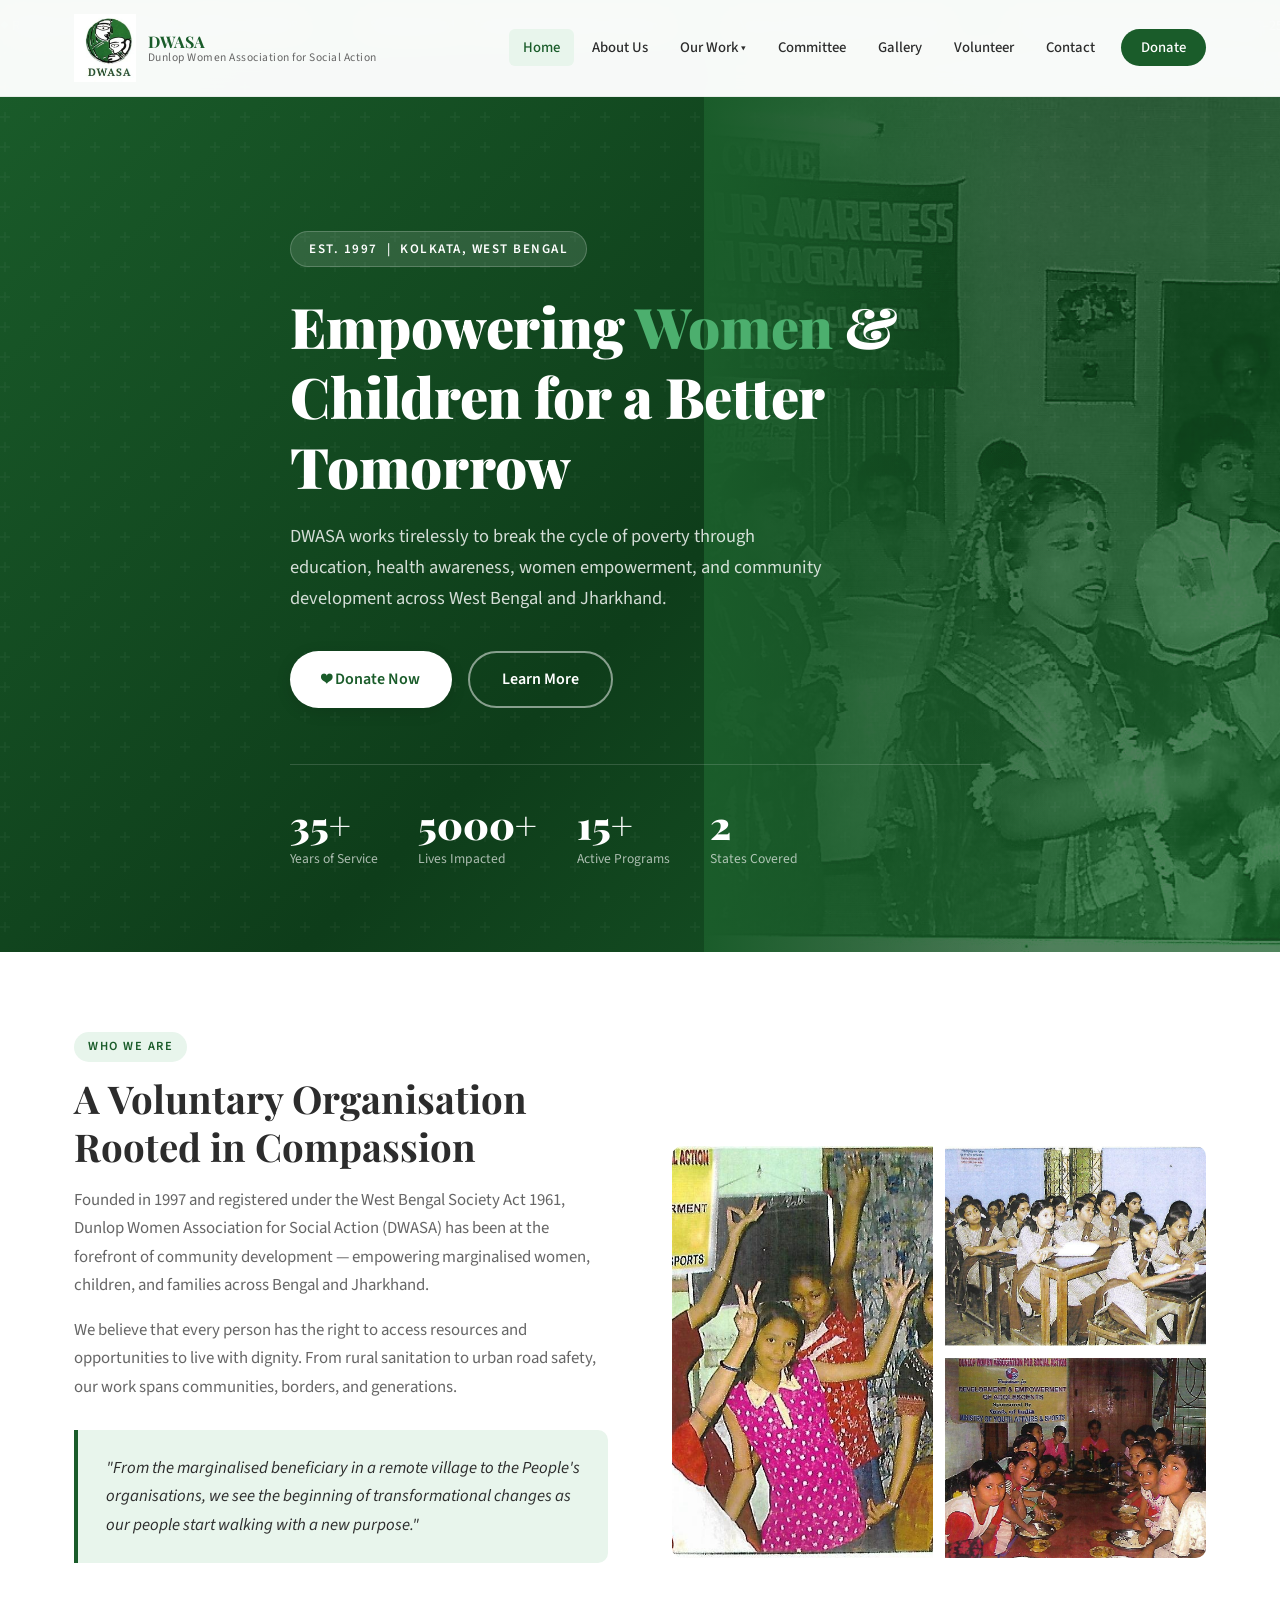
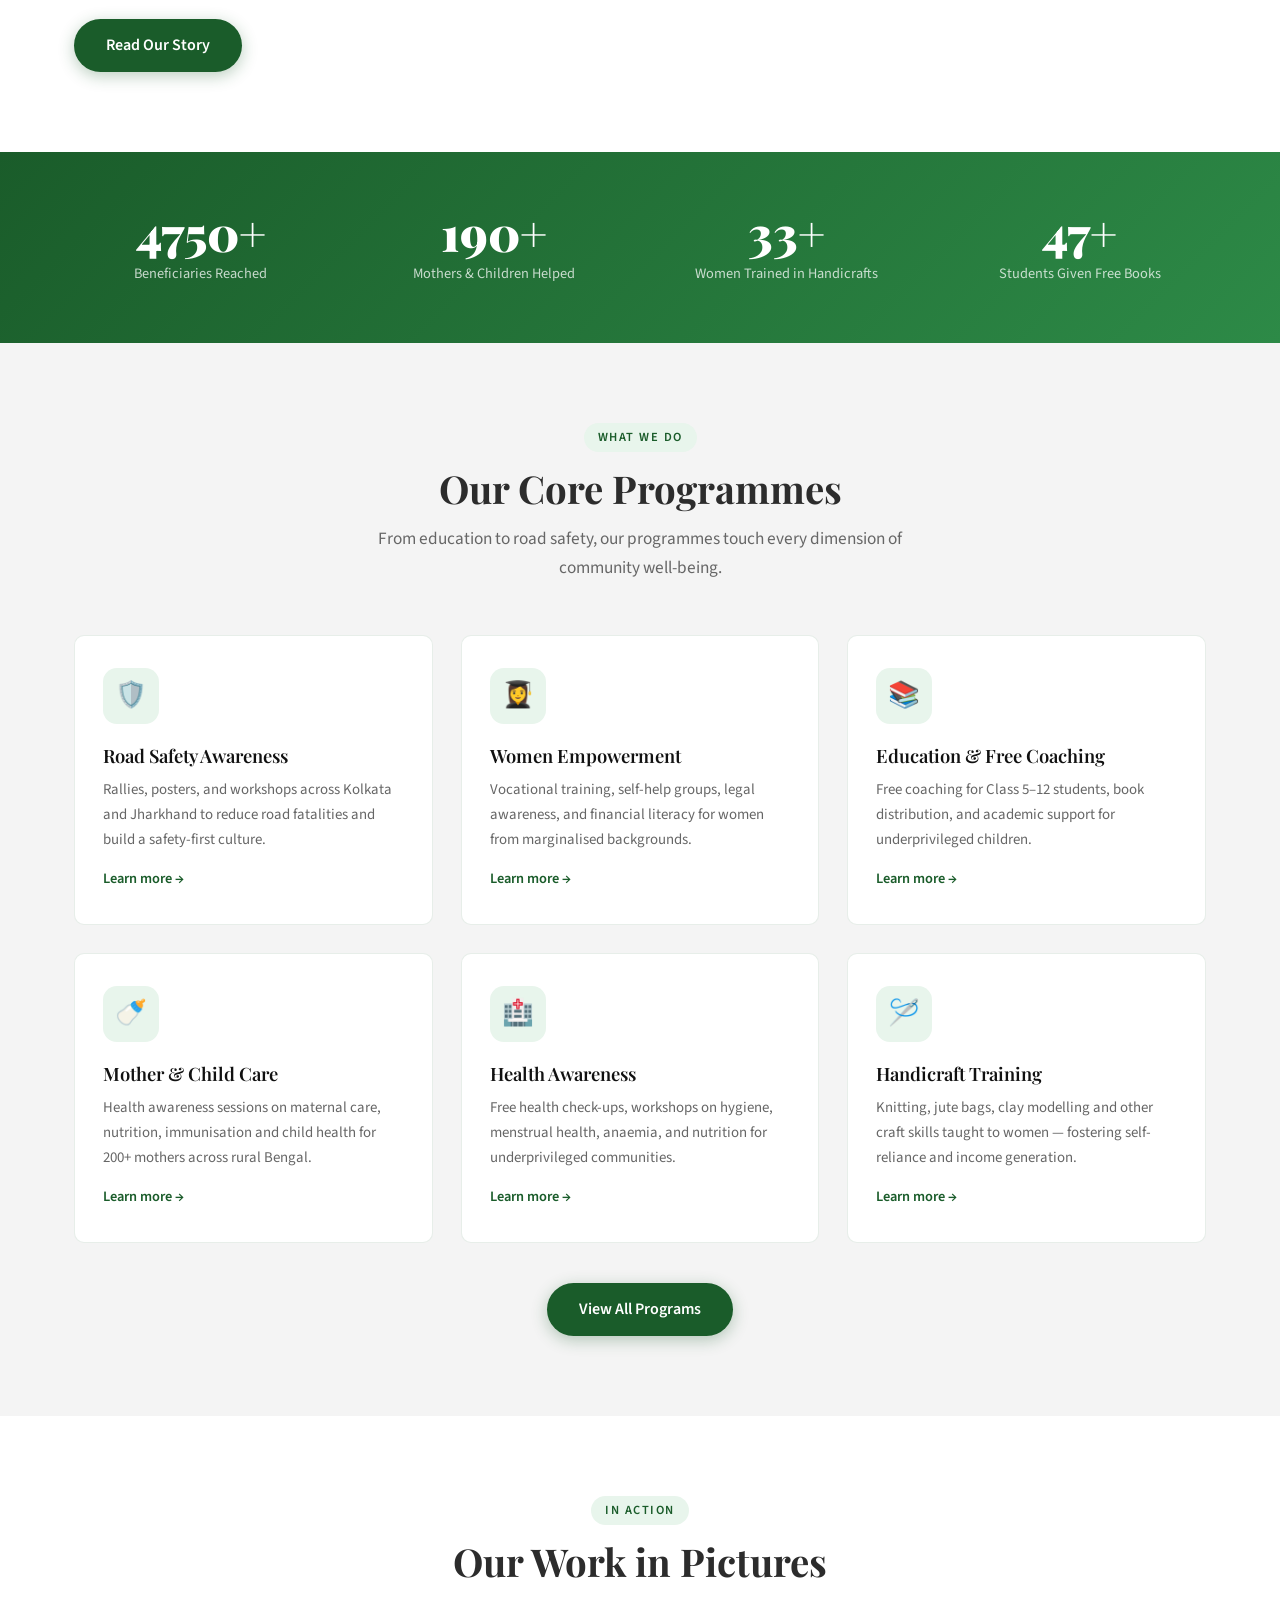
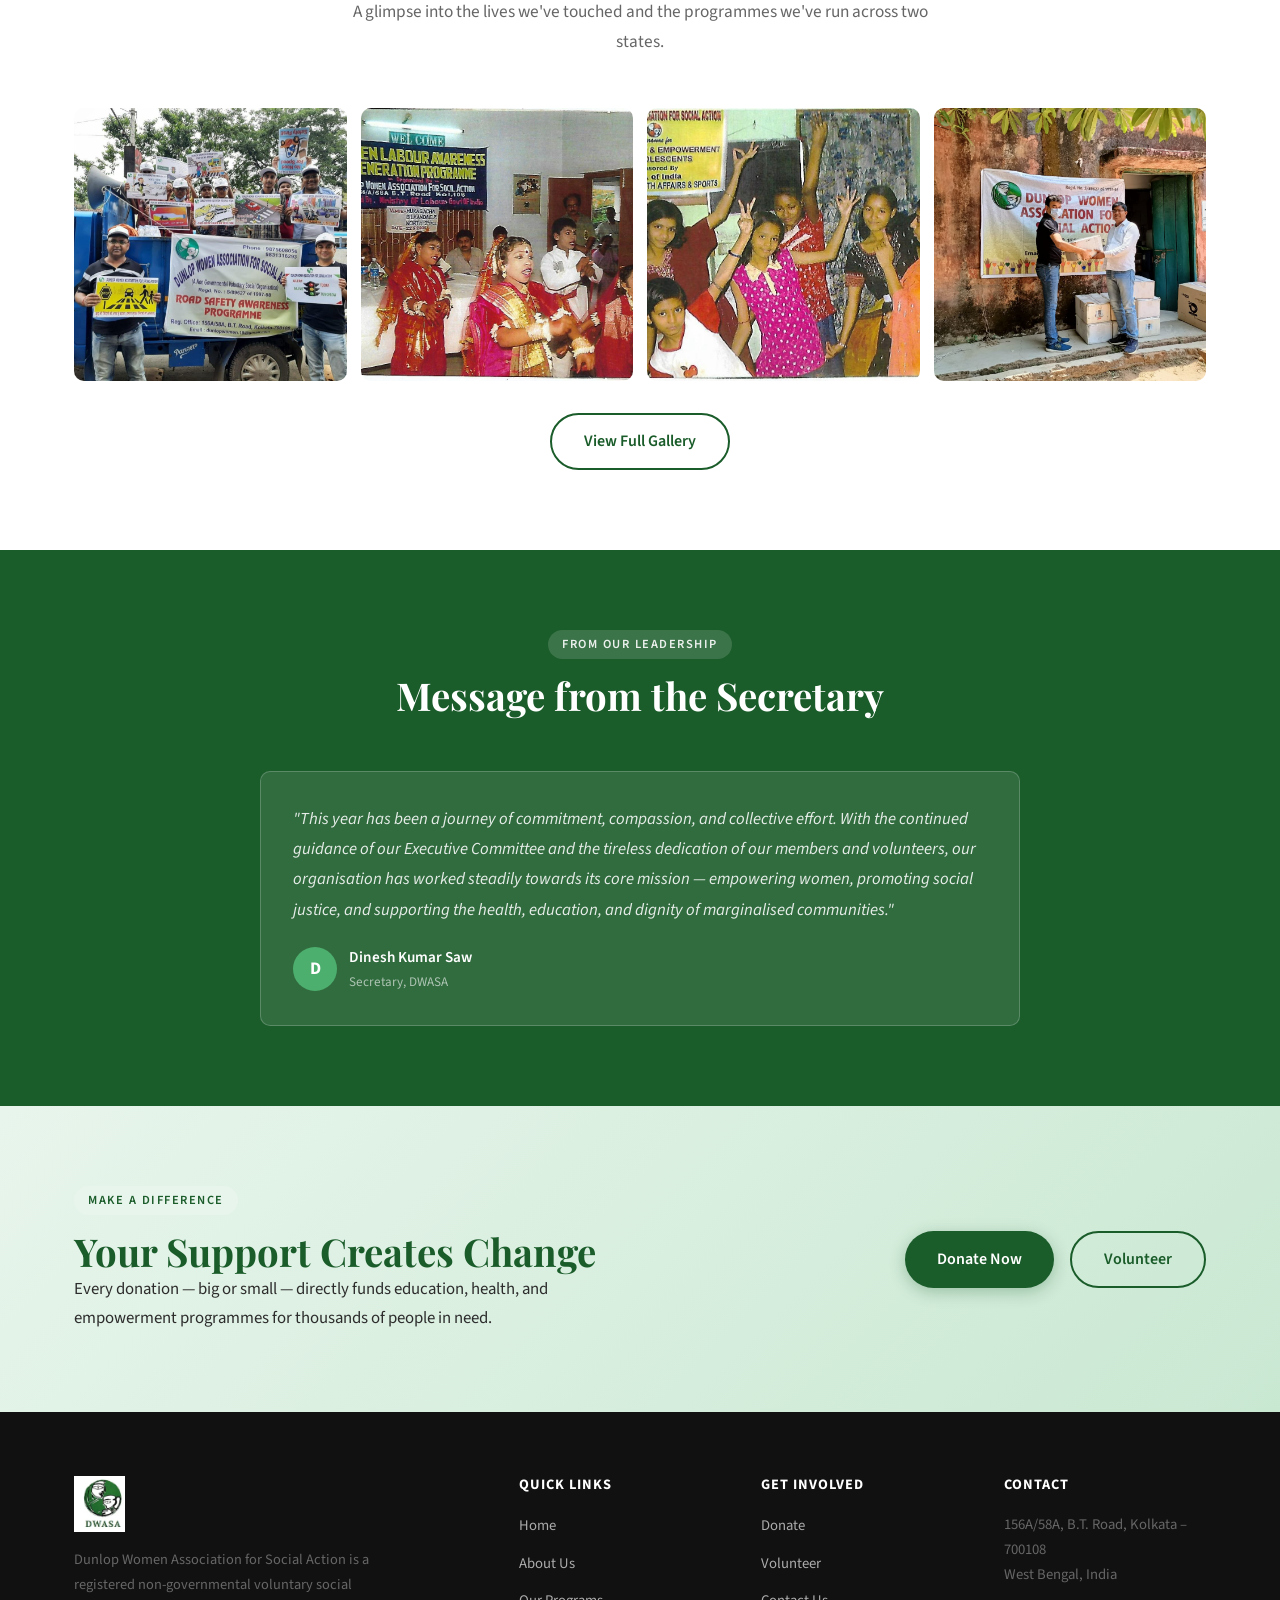
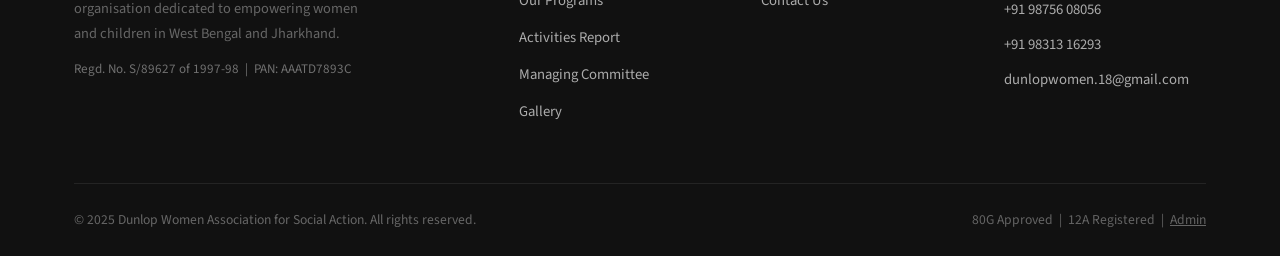
==== commit 7019962a: "Update index.html" ====
--- a/index.html
+++ b/index.html
@@ -4,7 +4,7 @@
 <meta charset="UTF-8">
 <meta name="viewport" content="width=device-width, initial-scale=1.0">
 <title>DWASA — Dunlop Women Association for Social Action</title>
-<meta name="description" content="Empowering women, children and marginalised communities in West Bengal and Jharkhand since 1989.">
+<meta name="description" content="Empowering women, children and marginalised communities in West Bengal and Jharkhand since 1997.">
 <link rel="stylesheet" href="style.css">
 <style>
 /* Home-specific */
@@ -147,7 +147,7 @@
 <section class="hero">
   <div class="container">
     <div class="hero-content">
-      <div class="hero-tag">Est. 1989 &nbsp;|&nbsp; Kolkata, West Bengal</div>
+      <div class="hero-tag">Est. 1997 &nbsp;|&nbsp; Kolkata, West Bengal</div>
       <h1>Empowering <span>Women</span> &amp; Children for a Better Tomorrow</h1>
       <p>DWASA works tirelessly to break the cycle of poverty through education, health awareness, women empowerment, and community development across West Bengal and Jharkhand.</p>
       <div class="hero-btns">
@@ -186,7 +186,7 @@
       <div class="aos">
         <div class="tag">Who We Are</div>
         <h2>A Voluntary Organisation Rooted in Compassion</h2>
-        <p style="margin:16px 0;">Founded in 1989 and registered under the West Bengal Society Act 1961, Dunlop Women Association for Social Action (DWASA) has been at the forefront of community development — empowering marginalised women, children, and families across Bengal and Jharkhand.</p>
+        <p style="margin:16px 0;">Founded in 1997 and registered under the West Bengal Society Act 1961, Dunlop Women Association for Social Action (DWASA) has been at the forefront of community development — empowering marginalised women, children, and families across Bengal and Jharkhand.</p>
         <p>We believe that every person has the right to access resources and opportunities to live with dignity. From rural sanitation to urban road safety, our work spans communities, borders, and generations.</p>
         <div class="highlight-box" style="margin-top:28px;">
           <p>"From the marginalised beneficiary in a remote village to the People's organisations, we see the beginning of transformational changes as our people start walking with a new purpose."</p>
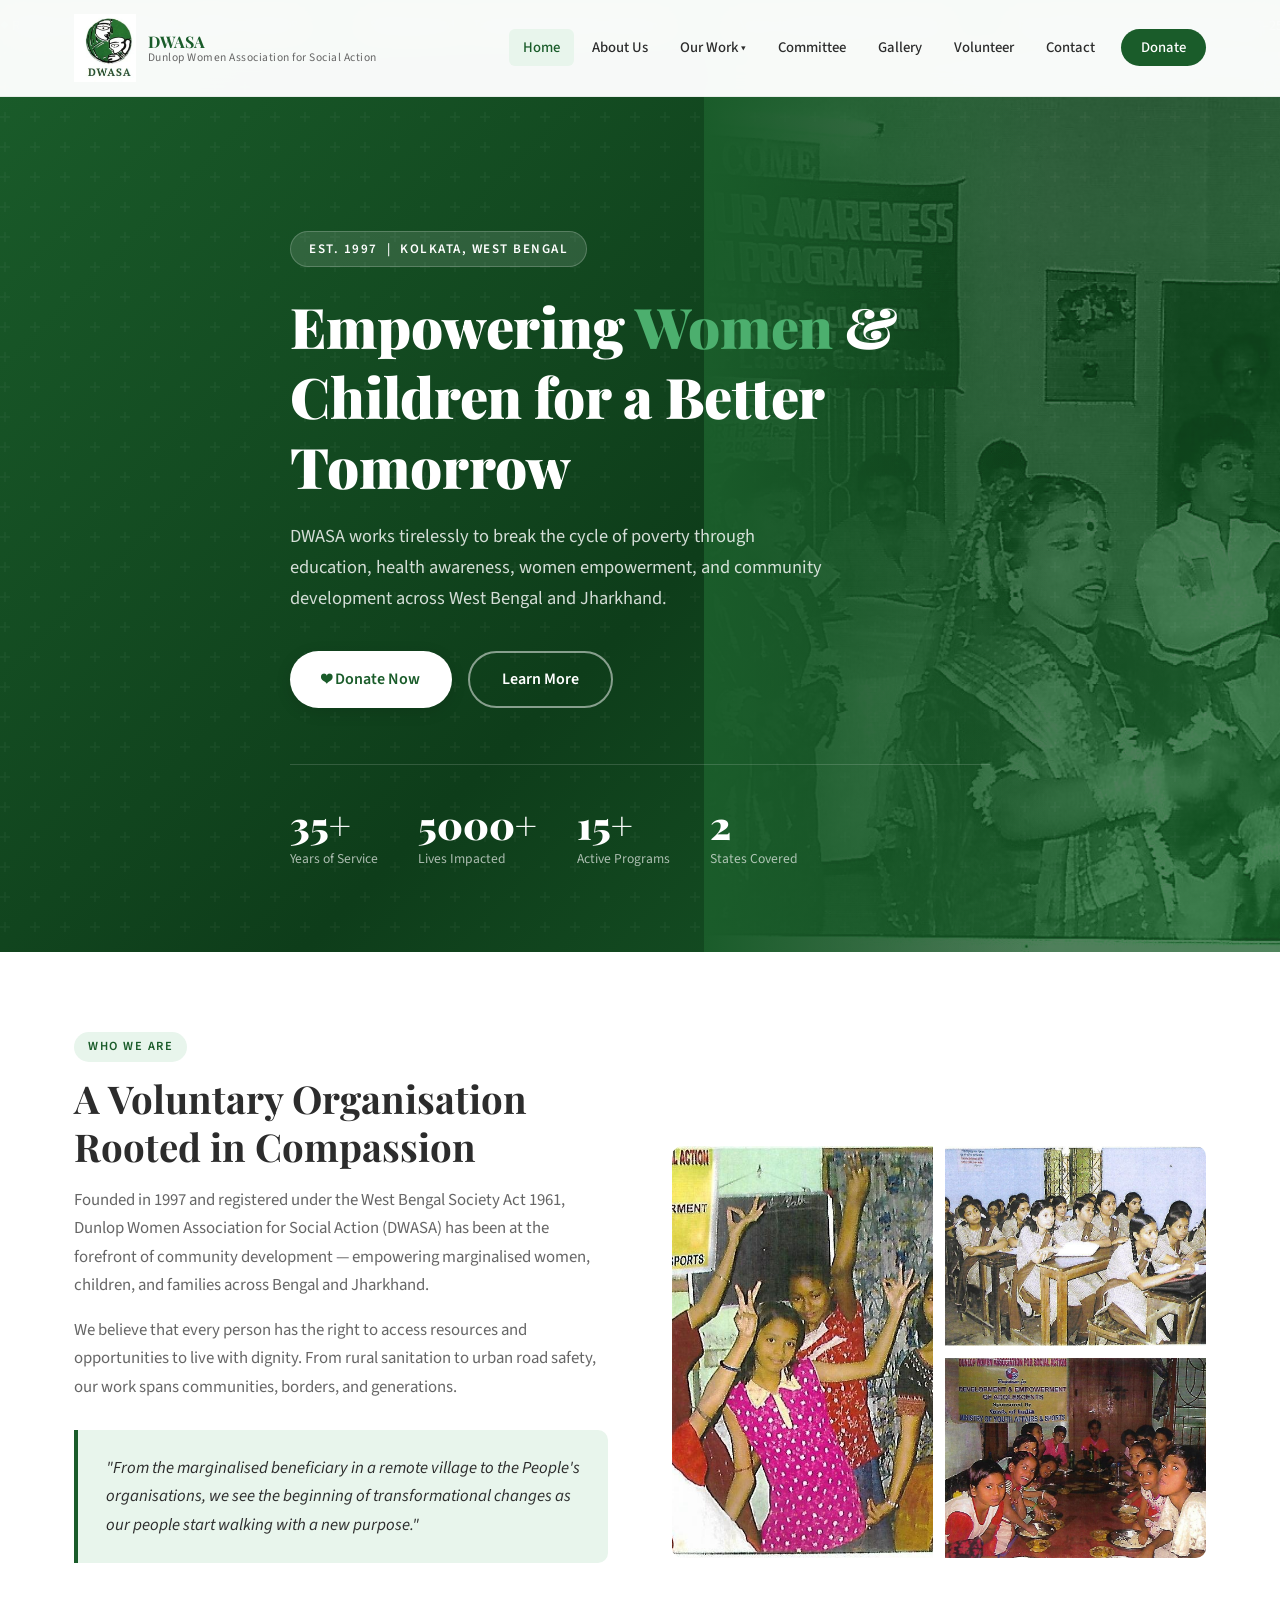
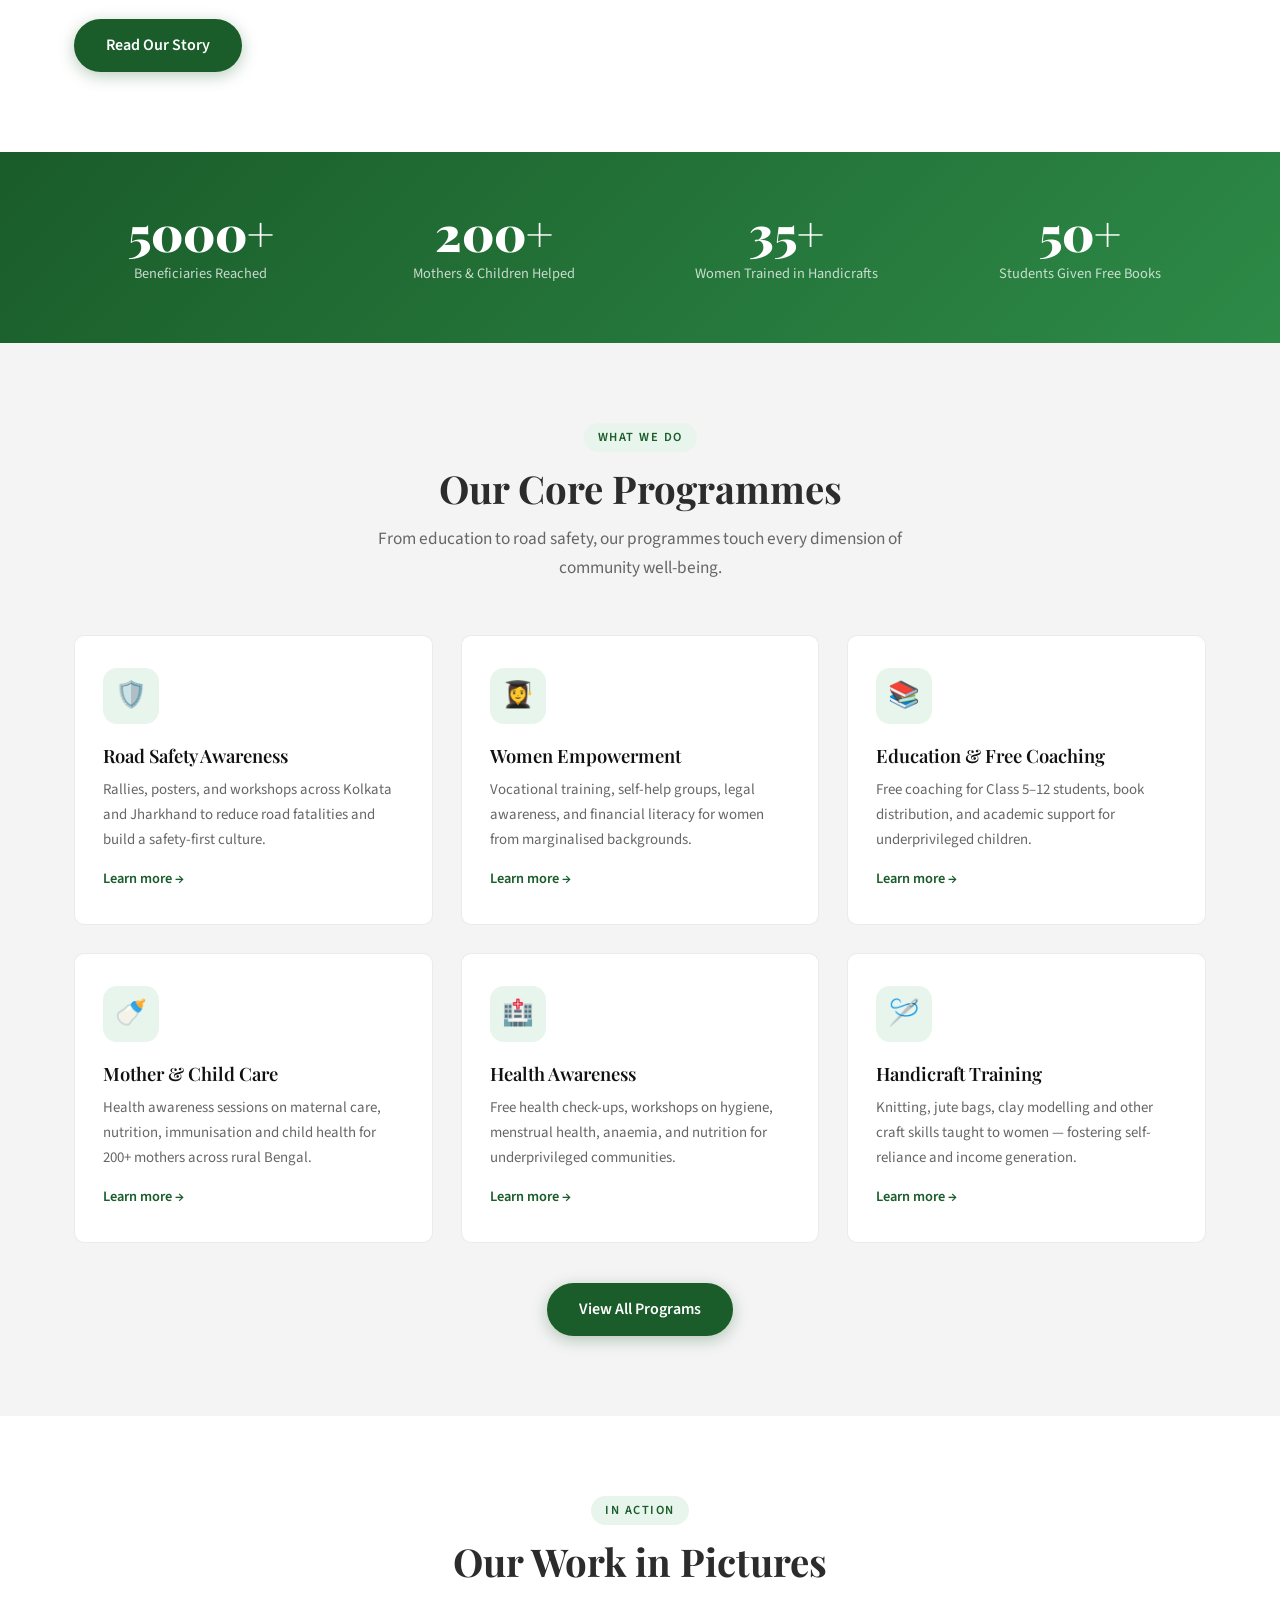
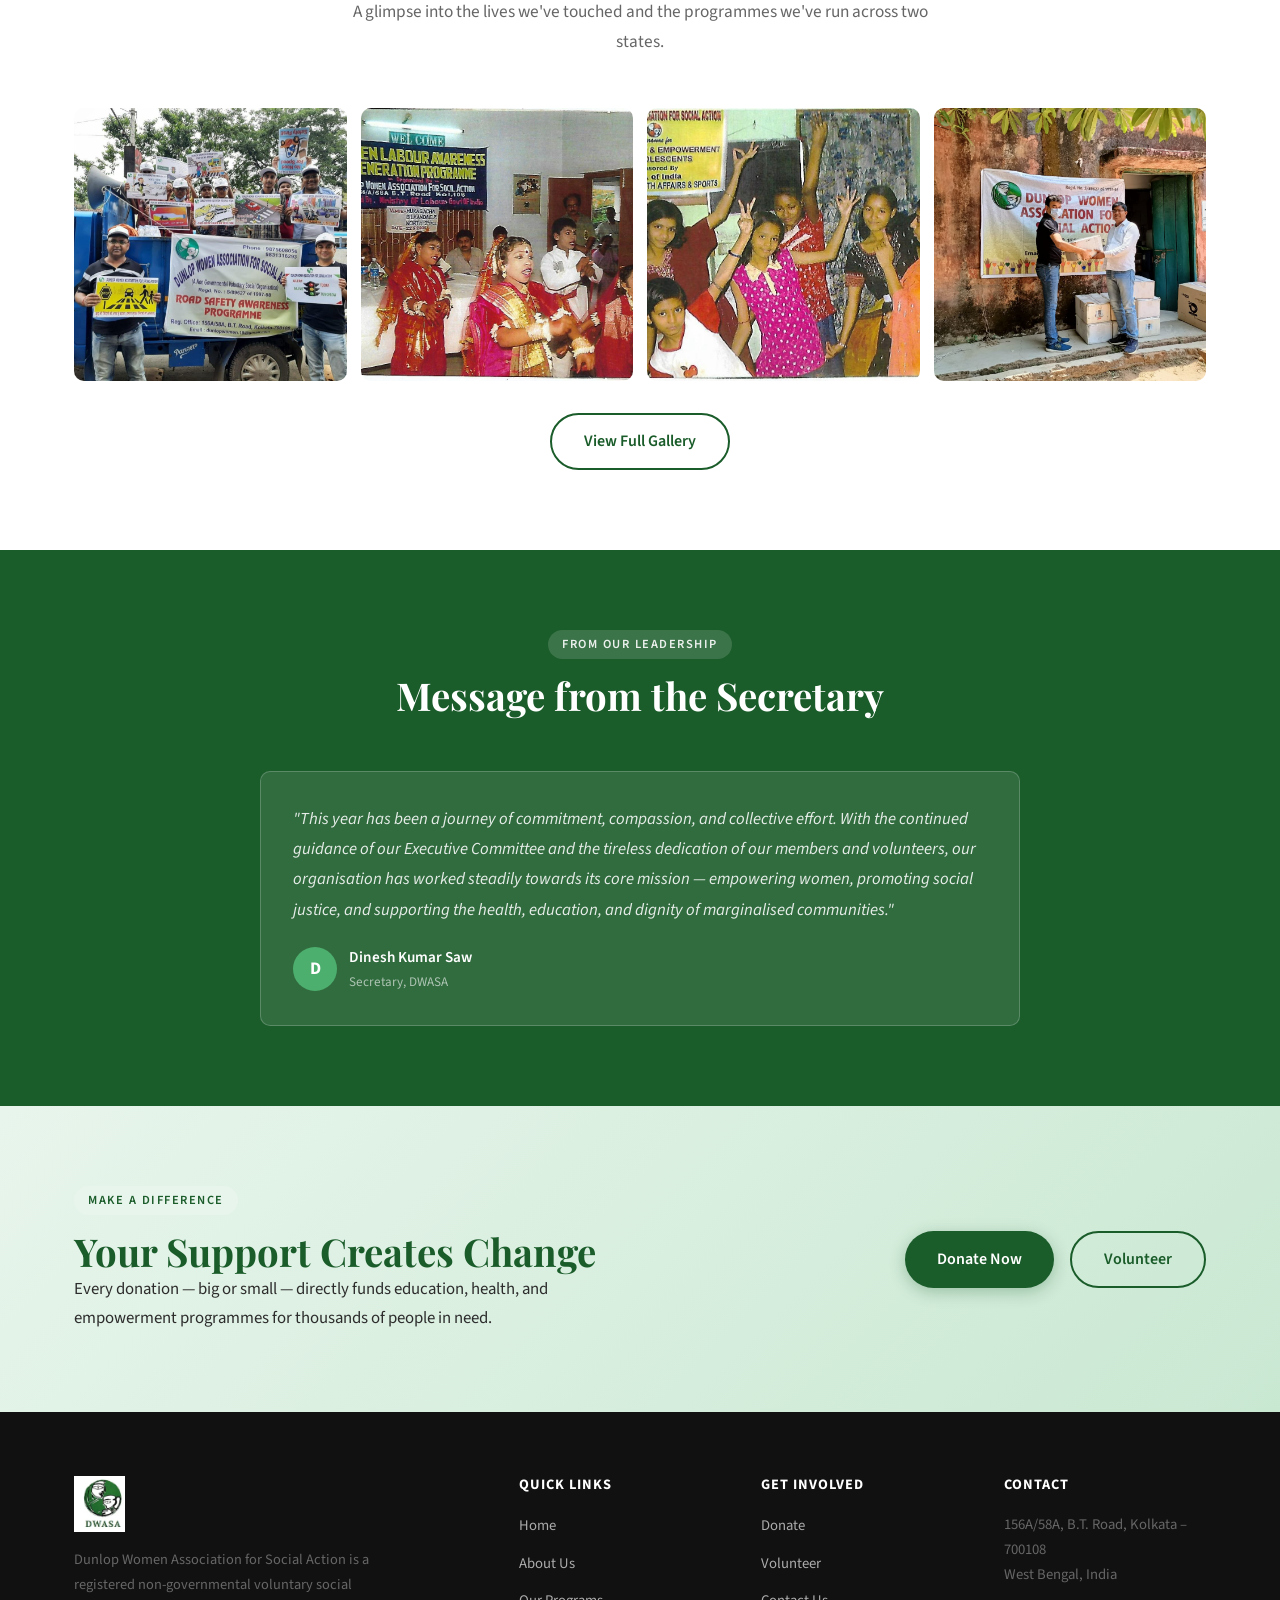
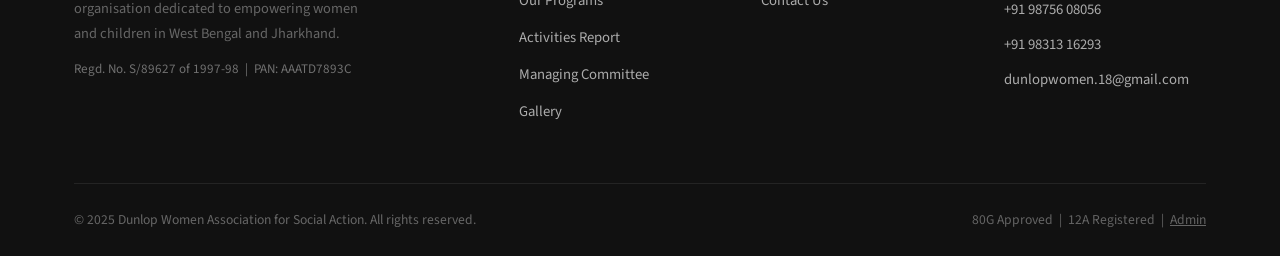
==== commit c15eb85c: "Update index.html" ====
--- a/index.html
+++ b/index.html
@@ -59,6 +59,7 @@
   100% { transform: translateX(-50%); }
 }
 
+  
 .feature-image-grid {
   display: grid;
   grid-template-columns: 1fr 1fr;
